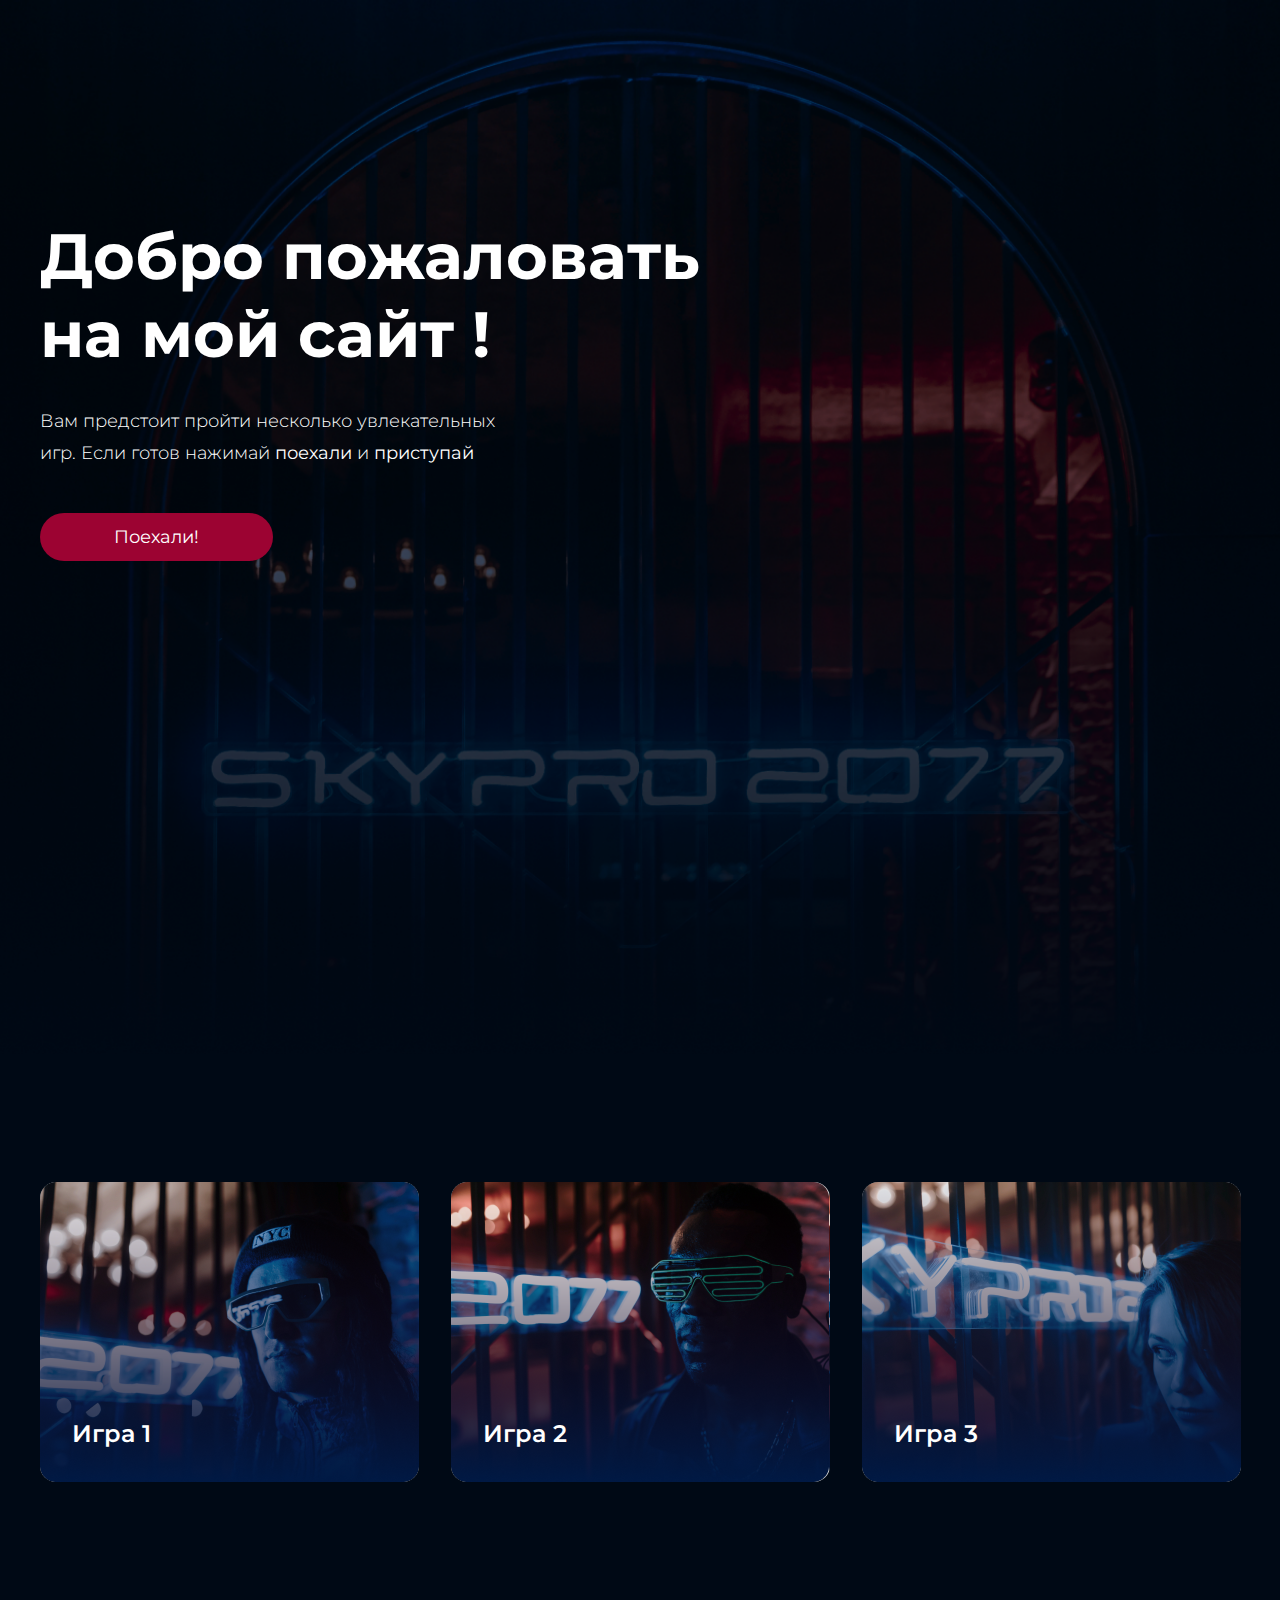
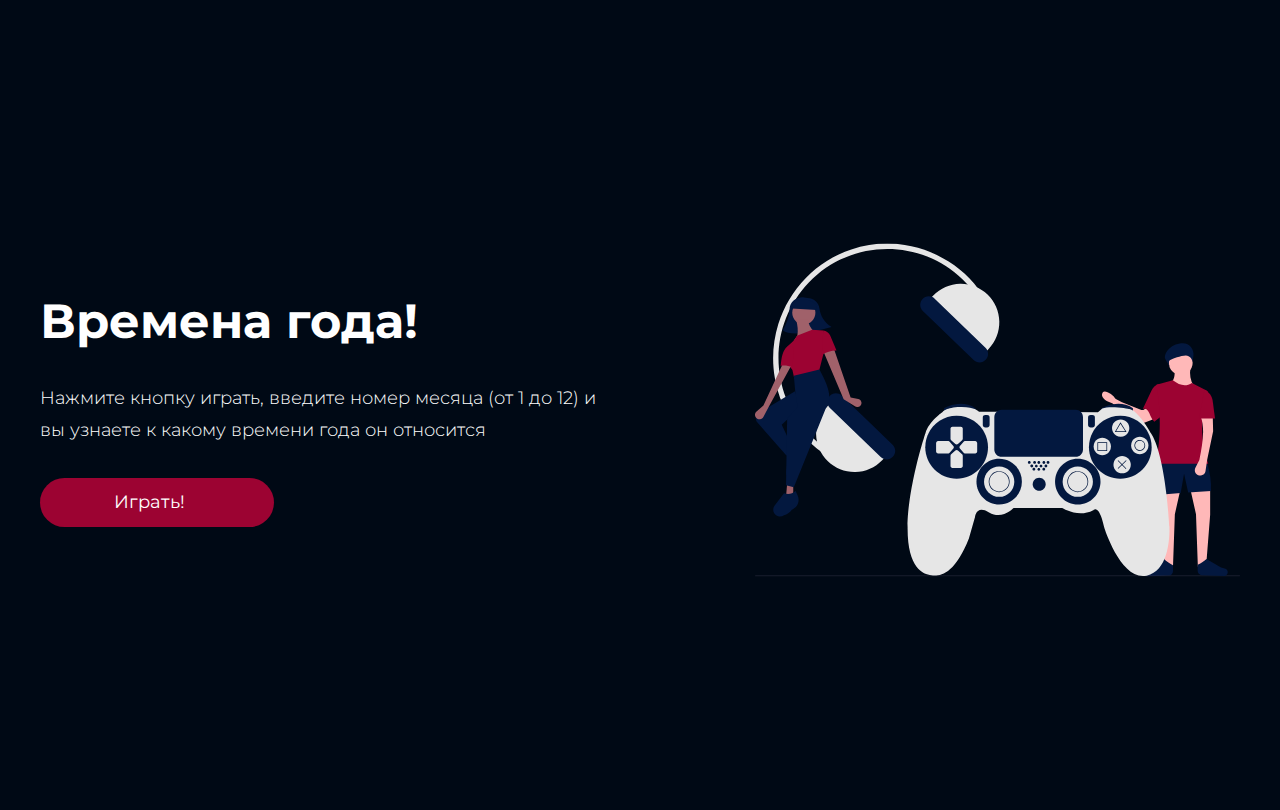
==== index.html @ 95331868 "New homework and seasons game" ====
<!DOCTYPE html>
<html lang="en">

<head>
    <meta charset="UTF-8">
    <meta name="viewport" content="width=device-width, initial-scale=1.0">
    <link rel="preconnect" href="https://fonts.googleapis.com">
    <link rel="preconnect" href="https://fonts.gstatic.com" crossorigin>
    <link href="https://fonts.googleapis.com/css2?family=Montserrat:wght@300;400;600;700&display=swap" rel="stylesheet">
    <link rel="stylesheet" href="style.css">
    <script src="./game-seasons.js"></script>
    <title>Homework2</title>
</head>

<body>
    <header class="heading center">
        <h1 class="heading__title">Добро пожаловать <br> на мой сайт !</h1>
        <p class="heading__text">Вам предстоит пройти несколько увлекательных игр. Если готов нажимай <b>поехали</b> и
           <b>приступай</b></p>
        <button class="heading__button">Поехали!</button>
    </header>
    <main class="game__box center">
        <section class="game game__first">
            <p class="game__name">Игра 1</p>
        </section>
    <section class="game game__second">
            <p class="game__name">Игра 2</p>
        </section>
        <section class="game game__third">
            <p class="game__name">Игра 3</p>
        </section>
    </main>
    <div class="playground center">
        <div class="playground__article">
            <h2 class="playground__heading">Времена года!</h2>
            <p class="playground__text">Нажмите кнопку играть, введите номер месяца (от 1 до 12) и вы узнаете к какому времени года он относится</p>
            <button class="playground__button">Играть!</button>
           
        </div>
        <img src="img/vector__playground.svg" alt="">
    </div>
</body>

</html>
---- style.css ----
* {
  margin: 0;
  padding: 0;
}

body {
  background-color: #000915;
  font-family: "Montserrat", sans-serif;
}

.center {
  padding-left: calc(50% - 600px);
  padding-right: calc(50% - 600px);
}

.heading {
  background-image: url(img/Rectangle\ 1.png);
  background-position: center;
  background-repeat: no-repeat;
  background-size: cover;
}

.heading__title {
  color: #FFF;
  font-family: Montserrat;
  font-size: 64px;
  font-style: normal;
  font-weight: 700;
  line-height: normal;
  padding-top: 217px;
  padding-bottom: 32px;
}

.heading__text {
  color: #FFF;
  font-family: Montserrat;
  font-size: 18px;
  font-style: normal;
  font-weight: 300;
  line-height: 32px;
  max-width: 481px;
  padding-bottom: 44px;
}

.heading__button {
  color: #FFF;
  font-family: Montserrat;
  font-size: 18px;
  font-style: normal;
  font-weight: 400;
  line-height: normal;
  border-radius: 30px;
  background: #9C0332;
  border-style: none;
  padding: 13px 74px;
  margin-bottom: 493px;
}

.heading__button:hover {
  cursor: url(img/clarity_cursor-hand-line.svg), pointer;
  background-color: #EB443F;
}

.game__box {
  display: flex;
  gap: 32px;
  padding-top: 128px;
  padding-bottom: 128px;
}

.game {
  border-radius: 16px;
  background: linear-gradient(180deg, rgba(39, 1, 15, 0) 0%, #001944 100%), url(<path-to-image>), lightgray 50%/cover no-repeat;
  width: 378px;
  height: 300px;
  color: #FFF;
  font-family: Montserrat;
  font-size: 24px;
  font-style: normal;
  font-weight: 600;
  line-height: 32px;
}

.game:hover {
  cursor: url(img/clarity_cursor-hand-line.svg), pointer;
}

.game__first {
  background-image: url(img/Rectangle\ 6.png);
  width: 379px;
}

.game__second {
  background-image: url(img/Rectangle\ 7.png);
  width: 379px;
}

.game__third {
  background-image: url(img/Rectangle\ 8.png);
  width: 379px;
}

.game__name {
  margin: 236px 268px 32px 32px;
  white-space: nowrap;
}

.playground {
  display: flex;
  flex-direction: row;
  gap: 135px;
  padding-top: 233px;
  padding-bottom: 233px;
}
.playground__article {
  display: flex;
  flex-direction: column;
  gap: 32px;
  padding-top: 49px;
}
.playground__heading {
  color: #FFF;
  font-family: Montserrat;
  font-size: 48px;
  font-style: normal;
  font-weight: 700;
  line-height: normal;
}
.playground__text {
  color: #FFF;
  font-family: Montserrat;
  font-size: 18px;
  font-style: normal;
  font-weight: 300;
  line-height: 32px;
}
.playground__button {
  color: #FFF;
  font-family: Montserrat;
  font-size: 18px;
  font-style: normal;
  font-weight: 400;
  line-height: normal;
  width: 234.063px;
  height: 48.603px;
  border-radius: 30px;
  border-style: none;
  background: #9C0332;
  padding: 13px 90px 13px 74px;
  text-decoration: none;
}
.playground__button:hover {
  cursor: url(img/clarity_cursor-hand-line.svg), pointer;
  background-color: #EB443F;
}

@media screen and (max-width: 768px) {
  .center {
    padding-left: 16px;
    padding-right: 16px;
  }
  .heading {
    background-position: 25% 75%;
    background-size: cover;
  }
  .heading__title {
    font-size: 32px;
    text-align: center;
  }
  .heading__text {
    text-align: center;
    font-size: 14px;
    line-height: 22px;
    width: 343px;
    height: 66px;
    padding-bottom: 32px;
  }
  .heading__button {
    margin-bottom: 238px;
    margin-left: 54px;
    margin-right: 54px;
  }
  .game__box {
    flex-direction: column;
  }
  .game__first {
    background-image: url(img/Rectangle\ 6.png);
    width: 343px;
  }
  .game__second {
    background-image: url(img/Rectangle\ 7.png);
    width: 343px;
  }
  .game__third {
    background-image: url(img/Rectangle\ 8.png);
    width: 343px;
  }
  .playground {
    flex-direction: column;
    gap: 64px;
    padding-top: 51px;
    padding-bottom: 85px;
  }
  .playground__article {
    text-align: center;
    padding-top: 0px;
  }
  .playground__heading {
    font-size: 32px;
  }
  .playground__text {
    font-size: 14px;
    line-height: 22px;
  }
  .playground__button {
    margin-left: 54px;
    margin-right: 54px;
  }
}/*# sourceMappingURL=style.css.map */
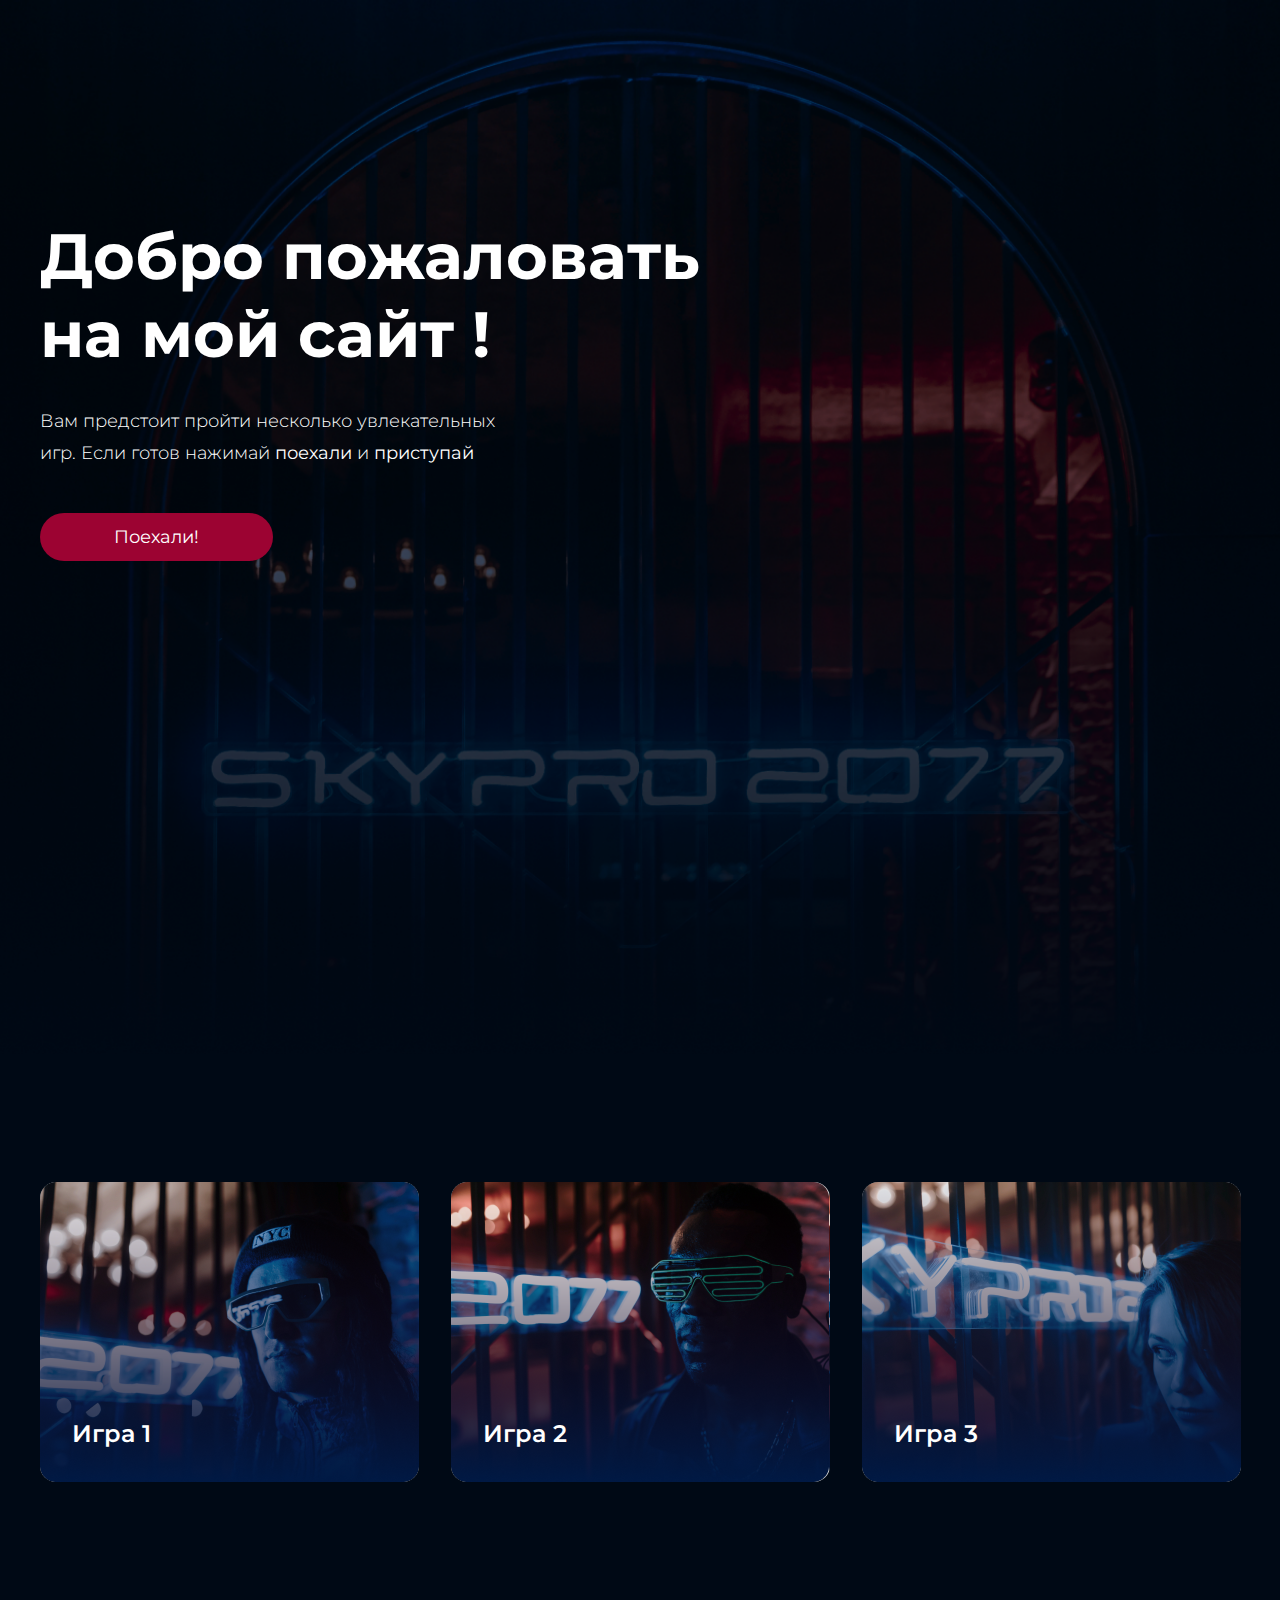
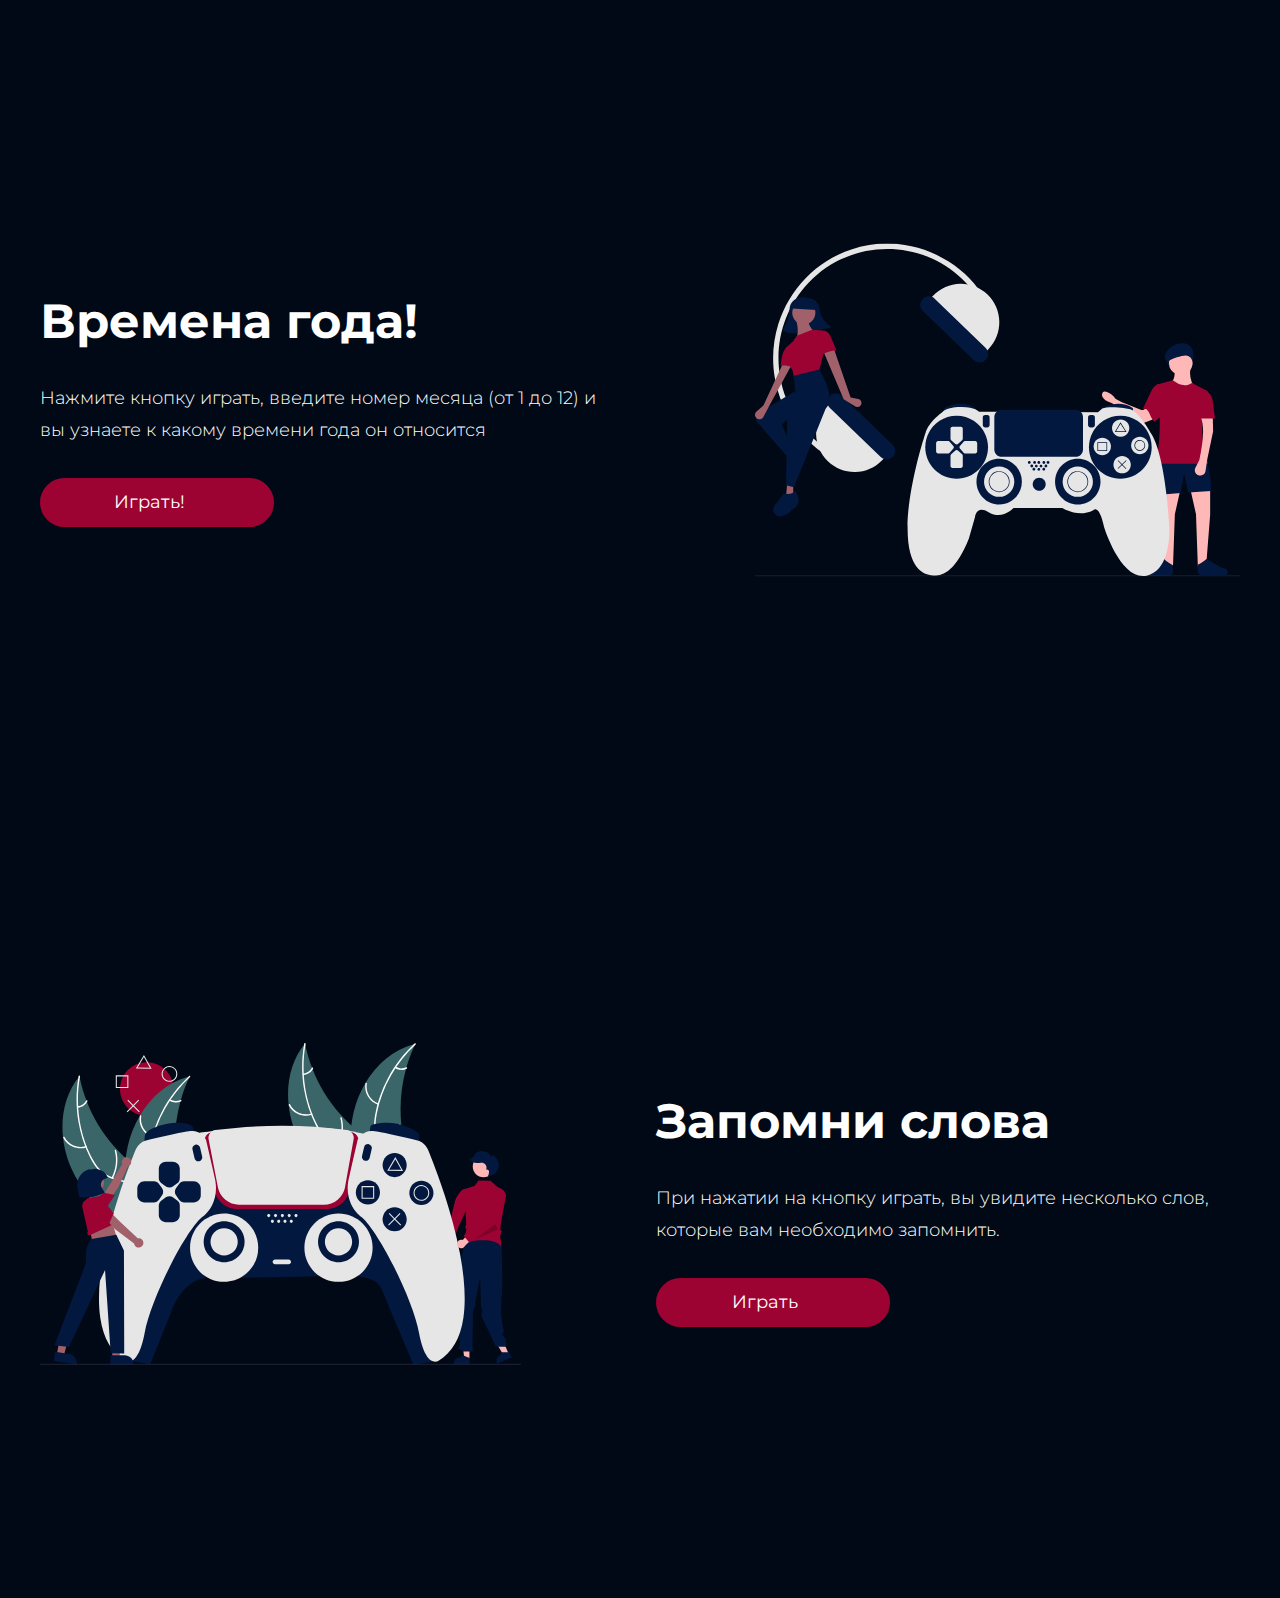
==== commit 713cb4c0: "homework number seven" ====
--- a/index.html
+++ b/index.html
@@ -8,7 +8,7 @@
     <link rel="preconnect" href="https://fonts.gstatic.com" crossorigin>
     <link href="https://fonts.googleapis.com/css2?family=Montserrat:wght@300;400;600;700&display=swap" rel="stylesheet">
     <link rel="stylesheet" href="style.css">
-    <script src="./game-seasons.js"></script>
+    <script src="./hw-7.js"></script>
     <title>Homework2</title>
 </head>
 
@@ -16,14 +16,15 @@
     <header class="heading center">
         <h1 class="heading__title">Добро пожаловать <br> на мой сайт !</h1>
         <p class="heading__text">Вам предстоит пройти несколько увлекательных игр. Если готов нажимай <b>поехали</b> и
-           <b>приступай</b></p>
+            <b>приступай</b>
+        </p>
         <button class="heading__button">Поехали!</button>
     </header>
     <main class="game__box center">
         <section class="game game__first">
             <p class="game__name">Игра 1</p>
         </section>
-    <section class="game game__second">
+        <section class="game game__second">
             <p class="game__name">Игра 2</p>
         </section>
         <section class="game game__third">
@@ -33,12 +34,23 @@
     <div class="playground center">
         <div class="playground__article">
             <h2 class="playground__heading">Времена года!</h2>
-            <p class="playground__text">Нажмите кнопку играть, введите номер месяца (от 1 до 12) и вы узнаете к какому времени года он относится</p>
-            <button class="playground__button">Играть!</button>
-           
+            <p class="playground__text">Нажмите кнопку играть, введите номер месяца (от 1 до 12) и вы узнаете к какому
+                времени года он относится</p>
+            <button class="playground__button" onclick="checkSeason()">Играть!</button>
+
         </div>
         <img src="img/vector__playground.svg" alt="">
     </div>
+    <div class="remember-words center">
+        <img src="img/remember-words__img.svg" alt="">
+        <div class="remember-words__article">
+            <h2 class="remember-words__heading">Запомни слова</h2>
+            <p class="remember-words__text">При нажатии на кнопку играть, вы увидите несколько слов, которые вам необходимо запомнить.</p>
+            <button class="remember-words__button" onclick="guessTwoWords()">Играть</button>
+        </div>
+    </div>
+    <script src="./game-seasons.js"></script>
+    <script src="./remember-word-game.js"></script>
 </body>
 
 </html>--- a/style.css
+++ b/style.css
@@ -154,6 +154,55 @@
   background-color: #EB443F;
 }
 
+.remember-words {
+  display: flex;
+  flex-direction: row;
+  gap: 135px;
+  padding-top: 233px;
+  padding-bottom: 233px;
+}
+.remember-words__article {
+  display: flex;
+  flex-direction: column;
+  gap: 32px;
+  padding-top: 49px;
+}
+.remember-words__heading {
+  color: #FFF;
+  font-family: Montserrat;
+  font-size: 48px;
+  font-style: normal;
+  font-weight: 700;
+  line-height: normal;
+}
+.remember-words__text {
+  color: #FFF;
+  font-family: Montserrat;
+  font-size: 18px;
+  font-style: normal;
+  font-weight: 300;
+  line-height: 32px;
+}
+.remember-words__button {
+  color: #FFF;
+  font-family: Montserrat;
+  font-size: 18px;
+  font-style: normal;
+  font-weight: 400;
+  line-height: normal;
+  width: 234.063px;
+  height: 48.603px;
+  border-radius: 30px;
+  border-style: none;
+  background: #9C0332;
+  padding: 13px 90px 13px 74px;
+  text-decoration: none;
+}
+.remember-words__button:hover {
+  cursor: url(img/clarity_cursor-hand-line.svg), pointer;
+  background-color: #EB443F;
+}
+
 @media screen and (max-width: 768px) {
   .center {
     padding-left: 16px;
@@ -216,4 +265,25 @@
     margin-left: 54px;
     margin-right: 54px;
   }
+  .remember-words {
+    flex-direction: column-reverse;
+    gap: 64px;
+    padding-top: 51px;
+    padding-bottom: 85px;
+  }
+  .remember-words__article {
+    text-align: center;
+    padding-top: 0px;
+  }
+  .remember-words__heading {
+    font-size: 32px;
+  }
+  .remember-words__text {
+    font-size: 14px;
+    line-height: 22px;
+  }
+  .remember-words__button {
+    margin-left: 54px;
+    margin-right: 54px;
+  }
 }/*# sourceMappingURL=style.css.map */